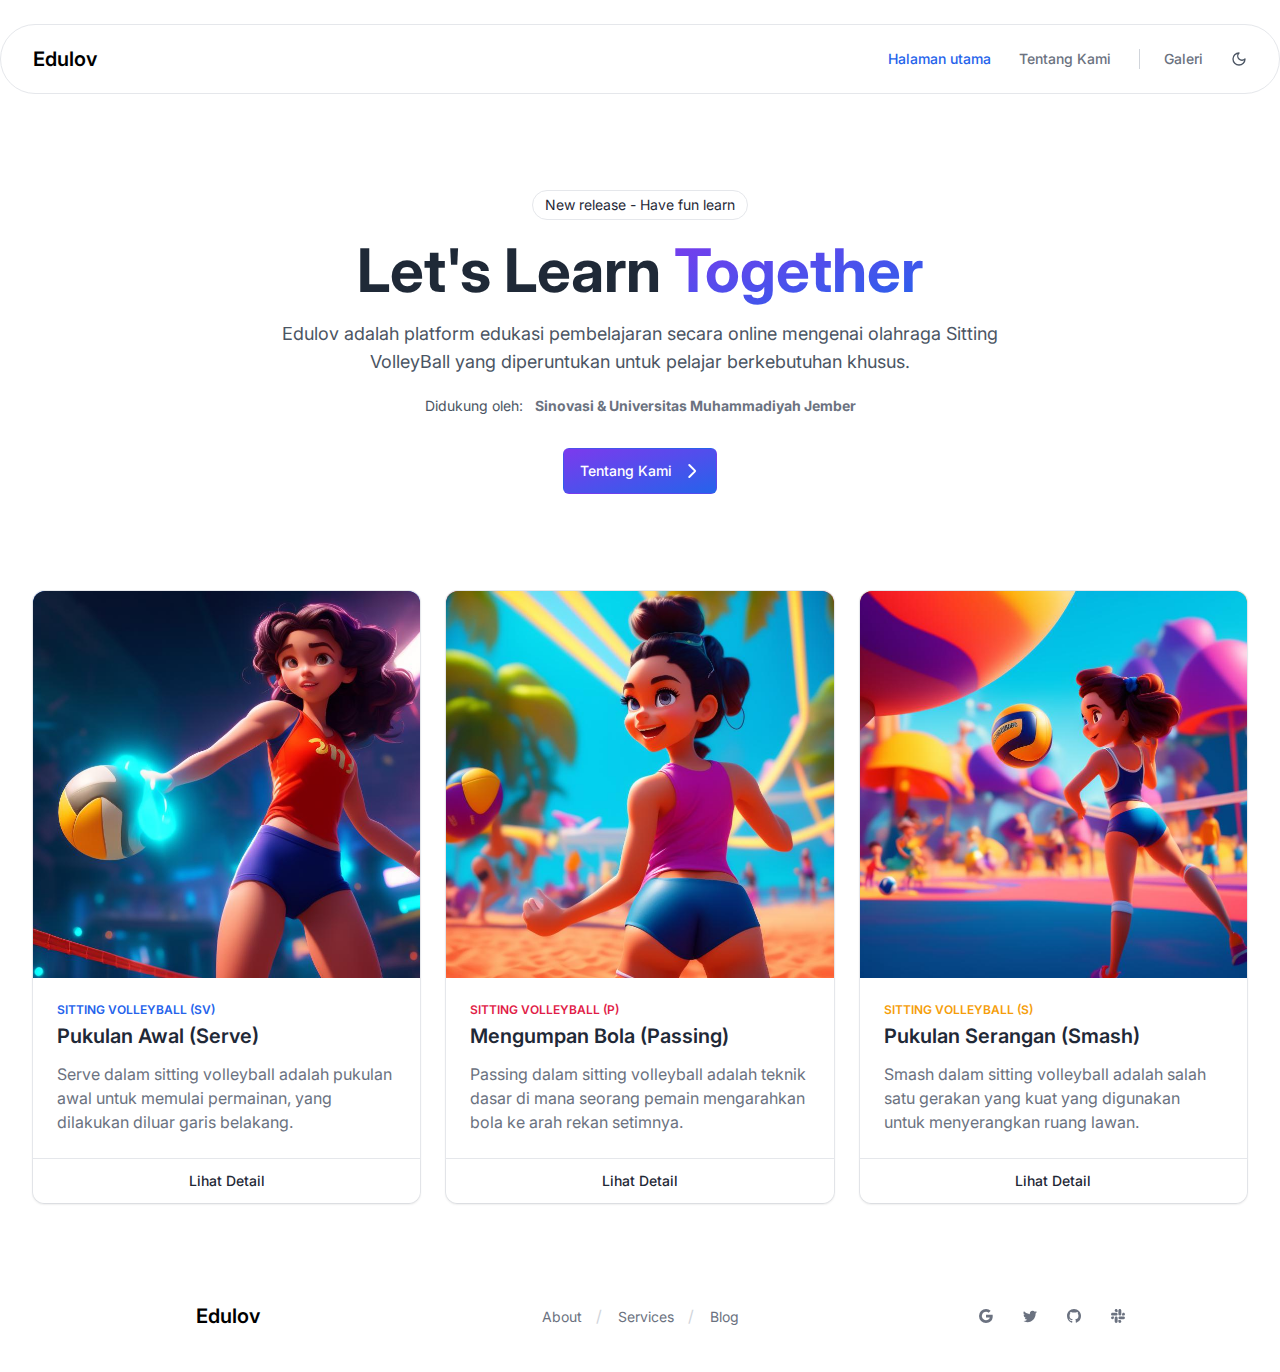
==== index.html @ 02471852 "Push: Pages" ====
<!DOCTYPE html>
<html lang="en">

<head>
    <!-- Required Meta Tags Always Come First -->
    <meta charset="utf-8">
    <meta name="robots" content="max-snippet:-1, max-image-preview:large, max-video-preview:-1">
    <link rel="canonical" href="https://preline.co/">
    <meta name="viewport" content="width=device-width, initial-scale=1, shrink-to-fit=no">
    <meta name="description" content="This is a floating navbar example using Tailwind CSS.">

    <meta name="twitter:site" content="@preline">
    <meta name="twitter:creator" content="@htmlstream">
    <meta name="twitter:card" content="summary_large_image">
    <meta name="twitter:title" content="Floating Header using Tailwind CSS | Preline UI, crafted with Tailwind CSS">
    <meta name="twitter:description" content="This is a floating navbar example using Tailwind CSS.">
    <meta name="twitter:image" content="assets/img/og-image.png">

    <meta property="og:url" content="https://preline.co/">
    <meta property="og:locale" content="en_US">
    <meta property="og:type" content="website">
    <meta property="og:site_name" content="Preline">
    <meta property="og:title" content="Floating Header using Tailwind CSS | Preline UI, crafted with Tailwind CSS">
    <meta property="og:description" content="This is a floating navbar example using Tailwind CSS.">
    <meta property="og:image" content="assets/img/og-image.png">

    <!-- Title -->
    <title>Edu Sitting Volleyball | Education for Students With Special Needs</title>

    <!-- Favicon -->
    <link rel="shortcut icon" href="assets/preline-ui/img/favicon.ico">

    <!-- Font -->
    <link href="https://fonts.googleapis.com/css2?family=Inter:wght@400;500;600&display=swap" rel="stylesheet">

    <!-- CSS HS -->
    <link rel="stylesheet" href="assets/preline-ui/css/main.min.css?v=1.0.0">
</head>

<body class="dark:bg-slate-900">
    <!-- <script src="https://preline.co/assets/js/hs.theme-appearance.js"></script> -->

    <div class="container mx-auto min-h-full">
        <!-- ========== HEADER ========== -->
        <header class="flex flex-wrap md:justify-start md:flex-nowrap z-50 w-full text-sm">
            <nav class="mt-6 relative max-w-[85rem] w-full bg-white border border-gray-200 rounded-[36px] mx-2 py-3 px-4 md:flex md:items-center md:justify-between md:py-0 md:px-6 lg:px-8 xl:mx-auto dark:bg-gray-800 dark:border-gray-700"
                aria-label="Global">
                <div class="flex items-center justify-between">
                    <a class="flex-none text-xl font-semibold dark:text-white" href="#" aria-label="Brand">Edulov</a>
                    <div class="md:hidden">
                        <button type="button"
                            class="hs-collapse-toggle w-8 h-8 flex justify-center items-center text-sm font-semibold rounded-full border border-gray-200 text-gray-800 hover:bg-gray-100 disabled:opacity-50 disabled:pointer-events-none dark:text-white dark:border-gray-700 dark:hover:bg-gray-700 dark:focus:outline-none dark:focus:ring-1 dark:focus:ring-gray-600"
                            data-hs-collapse="#navbar-collapse-with-animation"
                            aria-controls="navbar-collapse-with-animation" aria-label="Toggle navigation">
                            <svg class="hs-collapse-open:hidden flex-shrink-0 w-4 h-4"
                                xmlns="http://www.w3.org/2000/svg" width="24" height="24" viewBox="0 0 24 24"
                                fill="none" stroke="currentColor" stroke-width="2" stroke-linecap="round"
                                stroke-linejoin="round">
                                <line x1="3" x2="21" y1="6" y2="6" />
                                <line x1="3" x2="21" y1="12" y2="12" />
                                <line x1="3" x2="21" y1="18" y2="18" />
                            </svg>
                            <svg class="hs-collapse-open:block hidden flex-shrink-0 w-4 h-4"
                                xmlns="http://www.w3.org/2000/svg" width="24" height="24" viewBox="0 0 24 24"
                                fill="none" stroke="currentColor" stroke-width="2" stroke-linecap="round"
                                stroke-linejoin="round">
                                <path d="M18 6 6 18" />
                                <path d="m6 6 12 12" />
                            </svg>
                        </button>
                    </div>
                </div>
                <div id="navbar-collapse-with-animation"
                    class="hs-collapse hidden overflow-hidden transition-all duration-300 basis-full grow md:block">
                    <div
                        class="flex flex-col gap-y-4 gap-x-0 mt-5 md:flex-row md:items-center md:justify-end md:gap-y-0 md:gap-x-7 md:mt-0 md:ps-7">
                        <a class="font-medium text-blue-600 md:py-6 dark:text-blue-500" href="index.html"
                            aria-current="page">Halaman utama</a>
                        <a class="font-medium text-gray-500 hover:text-gray-400 md:py-6 dark:text-gray-400 dark:hover:text-gray-500"
                            href="about.html">Tentang Kami</a>

                        <a class="flex items-center gap-x-2 font-medium text-gray-500 hover:text-blue-600 md:border-s md:border-gray-300 md:my-6 md:ps-6 dark:border-gray-700 dark:text-gray-400 dark:hover:text-blue-500"
                            href="gelery.html">
                            Galeri
                        </a>
                        <button type="button"
                            class="hs-dark-mode-active:hidden block hs-dark-mode group flex items-center text-gray-600 hover:text-blue-600 font-medium dark:text-gray-400 dark:hover:text-gray-500"
                            data-hs-theme-click-value="dark">
                            <svg class="flex-shrink-0 w-4 h-4" xmlns="http://www.w3.org/2000/svg" width="24" height="24"
                                viewBox="0 0 24 24" fill="none" stroke="currentColor" stroke-width="2"
                                stroke-linecap="round" stroke-linejoin="round">
                                <path d="M12 3a6 6 0 0 0 9 9 9 9 0 1 1-9-9Z" /></svg>
                        </button>
                        <button type="button"
                            class="hs-dark-mode-active:block hidden hs-dark-mode group flex items-center text-gray-600 hover:text-blue-600 font-medium dark:text-gray-400 dark:hover:text-gray-500"
                            data-hs-theme-click-value="light">
                            <svg class="flex-shrink-0 w-4 h-4" xmlns="http://www.w3.org/2000/svg" width="24" height="24"
                                viewBox="0 0 24 24" fill="none" stroke="currentColor" stroke-width="2"
                                stroke-linecap="round" stroke-linejoin="round">
                                <circle cx="12" cy="12" r="4" />
                                <path d="M12 8a2 2 0 1 0 4 4" />
                                <path d="M12 2v2" />
                                <path d="M12 20v2" />
                                <path d="m4.93 4.93 1.41 1.41" />
                                <path d="m17.66 17.66 1.41 1.41" />
                                <path d="M2 12h2" />
                                <path d="M20 12h2" />
                                <path d="m6.34 17.66-1.41 1.41" />
                                <path d="m19.07 4.93-1.41 1.41" /></svg>
                        </button>
                    </div>
                </div>
            </nav>
        </header>
        <!-- ========== END HEADER ========== -->

        <!-- Hero -->
        <div
            class="relative overflow-hidden before:absolute before:top-0 before:start-1/2 before:bg-[url('https://preline.co/assets/svg/examples/polygon-bg-element.svg')] before:bg-no-repeat before:bg-top before:bg-cover before:w-full before:h-full before:-z-[1] before:transform before:-translate-x-1/2 dark:before:bg-[url('https://preline.co/assets/svg/examples/polygon-bg-element-dark.svg')]">
            <div class="max-w-[85rem] mx-auto px-4 sm:px-6 lg:px-8 pt-24 pb-10">
                <!-- Announcement Banner -->
                <div class="flex justify-center">
                    <a class="inline-flex items-center gap-x-2 bg-white border border-gray-200 text-sm text-gray-800 p-1 ps-3 rounded-full transition hover:border-gray-300 dark:bg-gray-800 dark:border-gray-700 dark:hover:border-gray-600 dark:text-gray-200 dark:focus:outline-none dark:focus:ring-1 dark:focus:ring-gray-600 pe-3"
                        href="#">
                        New release - Have fun learn
                    </a>
                </div>
                <!-- End Announcement Banner -->

                <!-- Title -->
                <div class="mt-5 max-w-2xl text-center mx-auto">
                    <h1 class="block font-bold text-gray-800 text-4xl md:text-5xl lg:text-6xl dark:text-gray-200">
                        Let's Learn
                        <span
                            class="bg-clip-text bg-gradient-to-tl from-blue-600 to-violet-600 text-transparent">Together</span>
                    </h1>
                </div>
                <!-- End Title -->

                <div class="mt-5 max-w-3xl text-center mx-auto">
                    <p class="text-lg text-gray-600 dark:text-gray-400">Edulov adalah platform edukasi pembelajaran
                        secara online mengenai olahraga Sitting VolleyBall yang diperuntukan untuk pelajar berkebutuhan
                        khusus.</p>
                </div>

                <div class="mt-5 flex justify-center items-center gap-x-1 sm:gap-x-3">
                    <span class="text-sm text-gray-600 dark:text-gray-400">Didukung oleh:</span>
                    <span class="text-sm font-bold text-gray-500 dark:text-white">Sinovasi & Universitas Muhammadiyah
                        Jember</span>
                </div>

                <!-- Buttons -->
                <div class="mt-8 gap-3 flex justify-center">
                    <a class="inline-flex justify-center items-center gap-x-3 text-center bg-gradient-to-tl from-blue-600 to-violet-600 hover:from-violet-600 hover:to-blue-600 border border-transparent text-white text-sm font-medium rounded-md focus:outline-none focus:ring-1 focus:ring-gray-600 py-3 px-4 dark:focus:ring-offset-gray-800"
                        href="#">
                        Tentang Kami
                        <svg class="flex-shrink-0 w-4 h-4" width="16" height="16" viewBox="0 0 16 16" fill="none">
                            <path
                                d="M5.27921 2L10.9257 7.64645C11.1209 7.84171 11.1209 8.15829 10.9257 8.35355L5.27921 14"
                                stroke="currentColor" stroke-width="2" stroke-linecap="round" />
                        </svg>
                    </a>
                </div>
                <!-- End Buttons -->

            </div>
        </div>
        <!-- End Hero -->

        <!-- Card Blog -->
        <div class="max-w-[85rem] px-4 py-10 sm:px-6 lg:px-8 lg:py-14 mx-auto">
            <!-- Grid -->
            <div class="grid md:grid-cols-2 lg:grid-cols-3 gap-6">
                <!-- Card -->
                <div
                    class="group flex flex-col h-full bg-white border border-gray-200 shadow-sm rounded-xl dark:bg-slate-900 dark:border-gray-700 dark:shadow-slate-700/[.7]">
                    <div class="h-50 flex flex-col justify-center items-center bg-blue-600 rounded-t-xl">
                        <img src="assets/img-volleyball/img-ai/70b24af7-4e08-41e6-ae1f-87cad81b5257.jpeg"
                            class="w-full h-full object-cover rounded-t-xl" alt="Serve Sitting VolleyBall">
                    </div>
                    <div class="p-4 md:p-6">
                        <span class="block mb-1 text-xs font-semibold uppercase text-blue-600 dark:text-blue-500">
                            Sitting VolleyBall (SV)
                        </span>
                        <h3 class="text-xl font-semibold text-gray-800 dark:text-gray-300 dark:hover:text-white">
                            Pukulan Awal (Serve)
                        </h3>
                        <p class="mt-3 text-gray-500">
                            Serve dalam sitting volleyball adalah pukulan awal untuk memulai permainan, yang dilakukan
                            diluar garis belakang.
                        </p>
                    </div>
                    <div
                        class="mt-auto flex border-t border-gray-200 divide-x divide-gray-200 dark:border-gray-700 dark:divide-gray-700">
                        <a class="w-full py-3 px-4 inline-flex justify-center items-center gap-x-2 text-sm font-medium rounded-es-xl rounded-ee-xl bg-white text-gray-800 shadow-sm hover:bg-gray-50 disabled:opacity-50 disabled:pointer-events-none dark:bg-slate-900 dark:border-gray-700 dark:text-white dark:hover:bg-gray-800 dark:focus:outline-none dark:focus:ring-1 dark:focus:ring-gray-600"
                            href="serve.html">
                            Lihat Detail
                        </a>
                    </div>
                </div>
                <!-- End Card -->

                <!-- Card -->
                <div
                    class="group flex flex-col h-full bg-white border border-gray-200 shadow-sm rounded-xl dark:bg-slate-900 dark:border-gray-700 dark:shadow-slate-700/[.7]">
                    <div class="h-50 flex flex-col justify-center items-center bg-rose-500 rounded-t-xl">
                        <img src="assets/img-volleyball/img-ai/7baea954-9662-4677-9293-dabf0c337526.jpeg"
                            class="w-full h-full object-cover rounded-t-xl" alt="Passing Sitting VolleyBall">
                    </div>
                    <div class="p-4 md:p-6">
                        <span class="block mb-1 text-xs font-semibold uppercase text-rose-600 dark:text-rose-500">
                            Sitting VolleyBall (P)
                        </span>
                        <h3 class="text-xl font-semibold text-gray-800 dark:text-gray-300 dark:hover:text-white">
                            Mengumpan Bola (Passing)
                        </h3>
                        <p class="mt-3 text-gray-500">
                            Passing dalam sitting volleyball adalah teknik dasar di mana seorang pemain mengarahkan bola
                            ke arah rekan setimnya.
                        </p>
                    </div>
                    <div
                        class="mt-auto flex border-t border-gray-200 divide-x divide-gray-200 dark:border-gray-700 dark:divide-gray-700">
                        <a class="w-full py-3 px-4 inline-flex justify-center items-center gap-x-2 text-sm font-medium rounded-es-xl rounded-ee-xl bg-white text-gray-800 shadow-sm hover:bg-gray-50 disabled:opacity-50 disabled:pointer-events-none dark:bg-slate-900 dark:border-gray-700 dark:text-white dark:hover:bg-gray-800 dark:focus:outline-none dark:focus:ring-1 dark:focus:ring-gray-600"
                            href="passing.html">
                            Lihat Detail
                        </a>
                    </div>
                </div>
                <!-- End Card -->

                <!-- Card -->
                <div
                    class="group flex flex-col h-full bg-white border border-gray-200 shadow-sm rounded-xl dark:bg-slate-900 dark:border-gray-700 dark:shadow-slate-700/[.7]">
                    <div class="h-50 flex flex-col justify-center items-center bg-amber-500 rounded-t-xl">
                        <img src="assets/img-volleyball/img-ai/e1afb9bf-4a7c-4631-b730-29d0760af89d.jpeg"
                            class="w-full h-full object-cover rounded-t-xl" alt="Smash Sitting VolleyBall">
                    </div>
                    <div class="p-4 md:p-6">
                        <span class="block mb-1 text-xs font-semibold uppercase text-amber-500">
                            Sitting VolleyBall (S)
                        </span>
                        <h3 class="text-xl font-semibold text-gray-800 dark:text-gray-300 dark:hover:text-white">
                            Pukulan Serangan (Smash)
                        </h3>
                        <p class="mt-3 text-gray-500">
                            Smash dalam sitting volleyball adalah salah satu gerakan yang kuat yang digunakan untuk
                            menyerangkan ruang lawan.
                        </p>
                    </div>
                    <div
                        class="mt-auto flex border-t border-gray-200 divide-x divide-gray-200 dark:border-gray-700 dark:divide-gray-700">
                        <a class="w-full py-3 px-4 inline-flex justify-center items-center gap-x-2 text-sm font-medium rounded-es-xl rounded-ee-xl bg-white text-gray-800 shadow-sm hover:bg-gray-50 disabled:opacity-50 disabled:pointer-events-none dark:bg-slate-900 dark:border-gray-700 dark:text-white dark:hover:bg-gray-800 dark:focus:outline-none dark:focus:ring-1 dark:focus:ring-gray-600"
                            href="smash.html">
                            Lihat Detail
                        </a>
                    </div>
                </div>
                <!-- End Card -->
            </div>
            <!-- End Grid -->
        </div>
        <!-- End Card Blog -->
    </div>

    <!-- Footer -->
    <div class="container mx-auto">
        <footer class="w-full max-w-[85rem] py-10 px-4 sm:px-6 lg:px-8 mx-auto">
            <!-- Grid -->
            <div class="grid grid-cols-1 md:grid-cols-3 items-center gap-5 text-center">
                <div>
                    <a class="flex-none text-xl font-semibold text-black dark:text-white dark:focus:outline-none dark:focus:ring-1 dark:focus:ring-gray-600"
                        href="#" aria-label="Brand">Edulov</a>
                </div>
                <!-- End Col -->

                <ul class="text-center">
                    <li
                        class="inline-block relative pe-8 last:pe-0 last-of-type:before:hidden before:absolute before:top-1/2 before:end-3 before:-translate-y-1/2 before:content-['/'] before:text-gray-300 dark:before:text-gray-600">
                        <a class="inline-flex gap-x-2 text-sm text-gray-500 hover:text-gray-800 dark:text-gray-500 dark:hover:text-gray-200 dark:focus:outline-none dark:focus:ring-1 dark:focus:ring-gray-600"
                            href="#">
                            About
                        </a>
                    </li>
                    <li
                        class="inline-block relative pe-8 last:pe-0 last-of-type:before:hidden before:absolute before:top-1/2 before:end-3 before:-translate-y-1/2 before:content-['/'] before:text-gray-300 dark:before:text-gray-600">
                        <a class="inline-flex gap-x-2 text-sm text-gray-500 hover:text-gray-800 dark:text-gray-500 dark:hover:text-gray-200 dark:focus:outline-none dark:focus:ring-1 dark:focus:ring-gray-600"
                            href="#">
                            Services
                        </a>
                    </li>
                    <li
                        class="inline-block relative pe-8 last:pe-0 last-of-type:before:hidden before:absolute before:top-1/2 before:end-3 before:-translate-y-1/2 before:content-['/'] before:text-gray-300 dark:before:text-gray-600">
                        <a class="inline-flex gap-x-2 text-sm text-gray-500 hover:text-gray-800 dark:text-gray-500 dark:hover:text-gray-200 dark:focus:outline-none dark:focus:ring-1 dark:focus:ring-gray-600"
                            href="#">
                            Blog
                        </a>
                    </li>
                </ul>
                <!-- End Col -->

                <!-- Social Brands -->
                <div class="md:text-center space-x-2">
                    <a class="w-8 h-8 inline-flex justify-center items-center gap-x-2 text-sm font-semibold rounded-full border border-transparent text-gray-500 hover:bg-gray-50 disabled:opacity-50 disabled:pointer-events-none dark:text-gray-400 dark:hover:bg-gray-700 dark:focus:outline-none dark:focus:ring-1 dark:focus:ring-gray-600"
                        href="#">
                        <svg class="flex-shrink-0 w-3.5 h-3.5" xmlns="http://www.w3.org/2000/svg" width="16" height="16"
                            fill="currentColor" viewBox="0 0 16 16">
                            <path
                                d="M15.545 6.558a9.42 9.42 0 0 1 .139 1.626c0 2.434-.87 4.492-2.384 5.885h.002C11.978 15.292 10.158 16 8 16A8 8 0 1 1 8 0a7.689 7.689 0 0 1 5.352 2.082l-2.284 2.284A4.347 4.347 0 0 0 8 3.166c-2.087 0-3.86 1.408-4.492 3.304a4.792 4.792 0 0 0 0 3.063h.003c.635 1.893 2.405 3.301 4.492 3.301 1.078 0 2.004-.276 2.722-.764h-.003a3.702 3.702 0 0 0 1.599-2.431H8v-3.08h7.545z" />
                        </svg>
                    </a>
                    <a class="w-8 h-8 inline-flex justify-center items-center gap-x-2 text-sm font-semibold rounded-full border border-transparent text-gray-500 hover:bg-gray-50 disabled:opacity-50 disabled:pointer-events-none dark:text-gray-400 dark:hover:bg-gray-700 dark:focus:outline-none dark:focus:ring-1 dark:focus:ring-gray-600"
                        href="#">
                        <svg class="flex-shrink-0 w-3.5 h-3.5" xmlns="http://www.w3.org/2000/svg" width="16" height="16"
                            fill="currentColor" viewBox="0 0 16 16">
                            <path
                                d="M5.026 15c6.038 0 9.341-5.003 9.341-9.334 0-.14 0-.282-.006-.422A6.685 6.685 0 0 0 16 3.542a6.658 6.658 0 0 1-1.889.518 3.301 3.301 0 0 0 1.447-1.817 6.533 6.533 0 0 1-2.087.793A3.286 3.286 0 0 0 7.875 6.03a9.325 9.325 0 0 1-6.767-3.429 3.289 3.289 0 0 0 1.018 4.382A3.323 3.323 0 0 1 .64 6.575v.045a3.288 3.288 0 0 0 2.632 3.218 3.203 3.203 0 0 1-.865.115 3.23 3.23 0 0 1-.614-.057 3.283 3.283 0 0 0 3.067 2.277A6.588 6.588 0 0 1 .78 13.58a6.32 6.32 0 0 1-.78-.045A9.344 9.344 0 0 0 5.026 15z" />
                        </svg>
                    </a>
                    <a class="w-8 h-8 inline-flex justify-center items-center gap-x-2 text-sm font-semibold rounded-full border border-transparent text-gray-500 hover:bg-gray-50 disabled:opacity-50 disabled:pointer-events-none dark:text-gray-400 dark:hover:bg-gray-700 dark:focus:outline-none dark:focus:ring-1 dark:focus:ring-gray-600"
                        href="#">
                        <svg class="flex-shrink-0 w-3.5 h-3.5" xmlns="http://www.w3.org/2000/svg" width="16" height="16"
                            fill="currentColor" viewBox="0 0 16 16">
                            <path
                                d="M8 0C3.58 0 0 3.58 0 8c0 3.54 2.29 6.53 5.47 7.59.4.07.55-.17.55-.38 0-.19-.01-.82-.01-1.49-2.01.37-2.53-.49-2.69-.94-.09-.23-.48-.94-.82-1.13-.28-.15-.68-.52-.01-.53.63-.01 1.08.58 1.23.82.72 1.21 1.87.87 2.33.66.07-.52.28-.87.51-1.07-1.78-.2-3.64-.89-3.64-3.95 0-.87.31-1.59.82-2.15-.08-.2-.36-1.02.08-2.12 0 0 .67-.21 2.2.82.64-.18 1.32-.27 2-.27.68 0 1.36.09 2 .27 1.53-1.04 2.2-.82 2.2-.82.44 1.1.16 1.92.08 2.12.51.56.82 1.27.82 2.15 0 3.07-1.87 3.75-3.65 3.95.29.25.54.73.54 1.48 0 1.07-.01 1.93-.01 2.2 0 .21.15.46.55.38A8.012 8.012 0 0 0 16 8c0-4.42-3.58-8-8-8z" />
                        </svg>
                    </a>
                    <a class="w-8 h-8 inline-flex justify-center items-center gap-x-2 text-sm font-semibold rounded-full border border-transparent text-gray-500 hover:bg-gray-50 disabled:opacity-50 disabled:pointer-events-none dark:text-gray-400 dark:hover:bg-gray-700 dark:focus:outline-none dark:focus:ring-1 dark:focus:ring-gray-600"
                        href="#">
                        <svg class="flex-shrink-0 w-3.5 h-3.5" xmlns="http://www.w3.org/2000/svg" width="16" height="16"
                            fill="currentColor" viewBox="0 0 16 16">
                            <path
                                d="M3.362 10.11c0 .926-.756 1.681-1.681 1.681S0 11.036 0 10.111C0 9.186.756 8.43 1.68 8.43h1.682v1.68zm.846 0c0-.924.756-1.68 1.681-1.68s1.681.756 1.681 1.68v4.21c0 .924-.756 1.68-1.68 1.68a1.685 1.685 0 0 1-1.682-1.68v-4.21zM5.89 3.362c-.926 0-1.682-.756-1.682-1.681S4.964 0 5.89 0s1.68.756 1.68 1.68v1.682H5.89zm0 .846c.924 0 1.68.756 1.68 1.681S6.814 7.57 5.89 7.57H1.68C.757 7.57 0 6.814 0 5.89c0-.926.756-1.682 1.68-1.682h4.21zm6.749 1.682c0-.926.755-1.682 1.68-1.682.925 0 1.681.756 1.681 1.681s-.756 1.681-1.68 1.681h-1.681V5.89zm-.848 0c0 .924-.755 1.68-1.68 1.68A1.685 1.685 0 0 1 8.43 5.89V1.68C8.43.757 9.186 0 10.11 0c.926 0 1.681.756 1.681 1.68v4.21zm-1.681 6.748c.926 0 1.682.756 1.682 1.681S11.036 16 10.11 16s-1.681-.756-1.681-1.68v-1.682h1.68zm0-.847c-.924 0-1.68-.755-1.68-1.68 0-.925.756-1.681 1.68-1.681h4.21c.924 0 1.68.756 1.68 1.68 0 .926-.756 1.681-1.68 1.681h-4.21z" />
                        </svg>
                    </a>
                </div>
                <!-- End Social Brands -->
            </div>
            <!-- End Grid -->
        </footer>
    </div>
    <!-- End Footer -->

    <!-- JS Implementing Plugins -->

    <!-- JS PLUGINS -->
    <!-- Required plugins -->
    <script src="assets/preline-ui/js/index.js?v=1.0.0"></script>
</body>

</html>
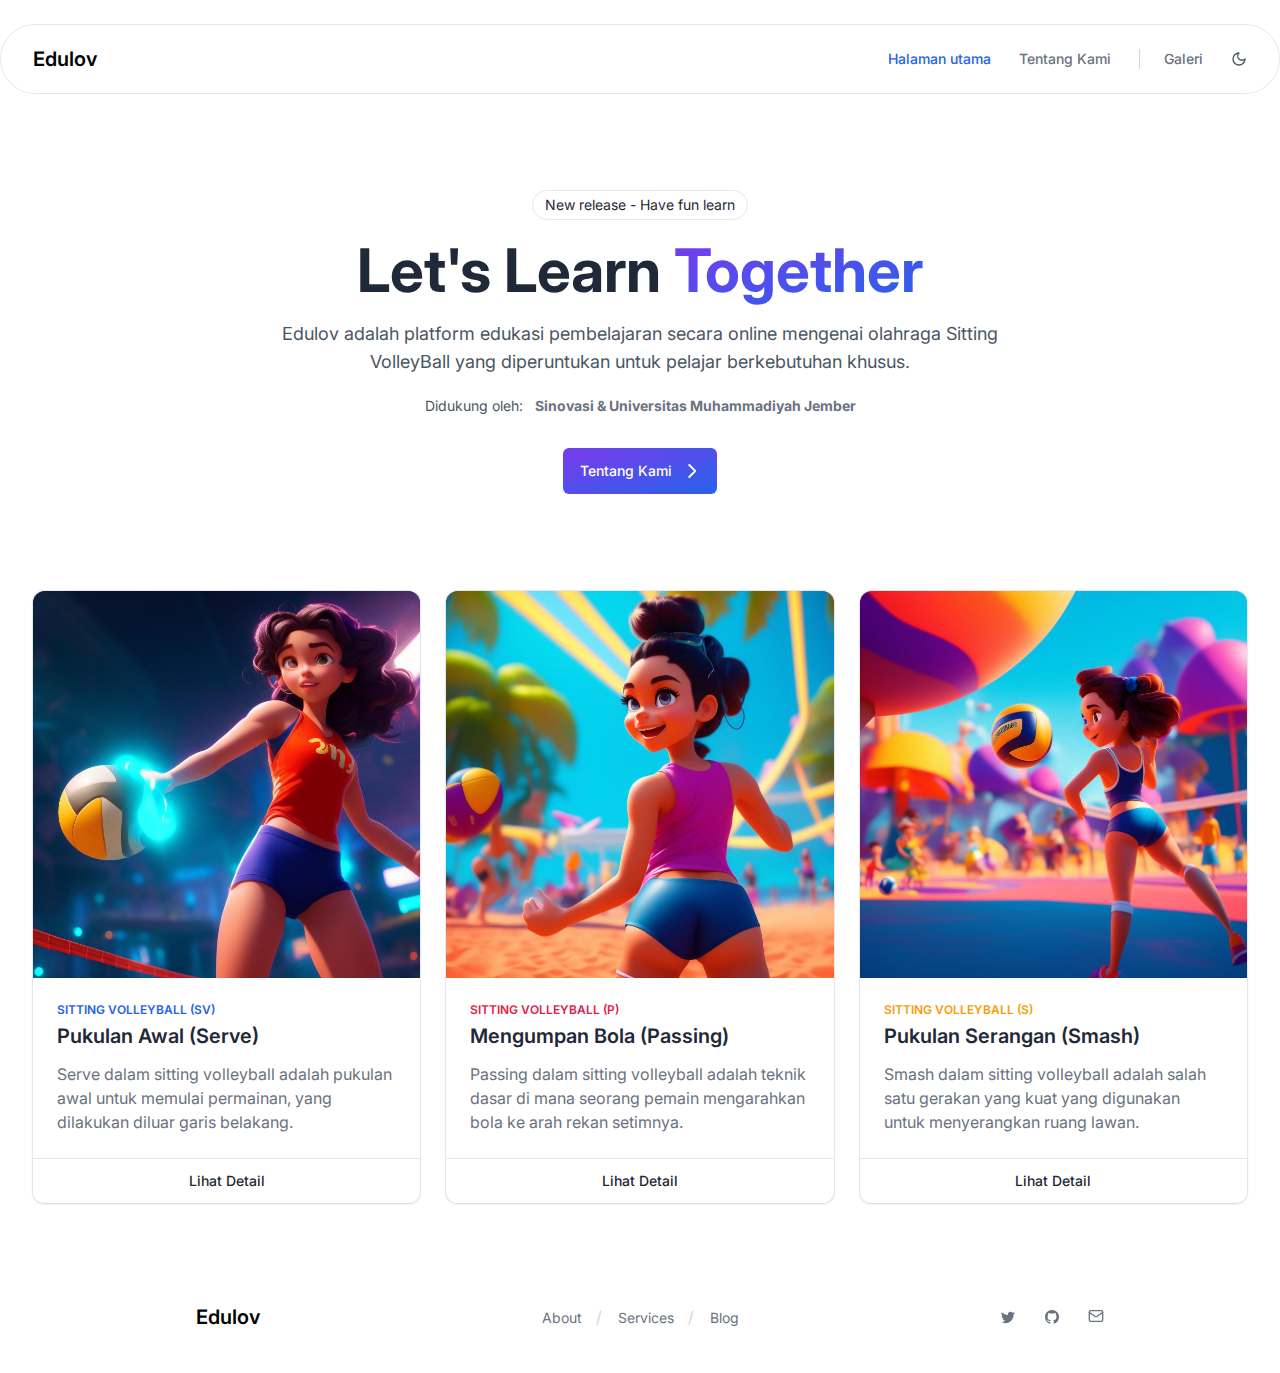
==== commit c8dc8909: "Update Link Sosmed" ====
--- a/index.html
+++ b/index.html
@@ -28,7 +28,7 @@
     <title>Edu Sitting Volleyball | Education for Students With Special Needs</title>
 
     <!-- Favicon -->
-    <link rel="shortcut icon" href="assets/preline-ui/img/favicon.ico">
+    <link rel="shortcut icon" href="assets/images/Logo O.png">
 
     <!-- Font -->
     <link href="https://fonts.googleapis.com/css2?family=Inter:wght@400;500;600&display=swap" rel="stylesheet">
@@ -80,7 +80,7 @@
                             href="about.html">Tentang Kami</a>
 
                         <a class="flex items-center gap-x-2 font-medium text-gray-500 hover:text-blue-600 md:border-s md:border-gray-300 md:my-6 md:ps-6 dark:border-gray-700 dark:text-gray-400 dark:hover:text-blue-500"
-                            href="gelery.html">
+                            href="galery.html">
                             Galeri
                         </a>
                         <button type="button"
@@ -152,7 +152,7 @@
                 <!-- Buttons -->
                 <div class="mt-8 gap-3 flex justify-center">
                     <a class="inline-flex justify-center items-center gap-x-3 text-center bg-gradient-to-tl from-blue-600 to-violet-600 hover:from-violet-600 hover:to-blue-600 border border-transparent text-white text-sm font-medium rounded-md focus:outline-none focus:ring-1 focus:ring-gray-600 py-3 px-4 dark:focus:ring-offset-gray-800"
-                        href="#">
+                        href="about.html">
                         Tentang Kami
                         <svg class="flex-shrink-0 w-4 h-4" width="16" height="16" viewBox="0 0 16 16" fill="none">
                             <path
@@ -301,36 +301,32 @@
 
                 <!-- Social Brands -->
                 <div class="md:text-center space-x-2">
-                    <a class="w-8 h-8 inline-flex justify-center items-center gap-x-2 text-sm font-semibold rounded-full border border-transparent text-gray-500 hover:bg-gray-50 disabled:opacity-50 disabled:pointer-events-none dark:text-gray-400 dark:hover:bg-gray-700 dark:focus:outline-none dark:focus:ring-1 dark:focus:ring-gray-600"
-                        href="#">
-                        <svg class="flex-shrink-0 w-3.5 h-3.5" xmlns="http://www.w3.org/2000/svg" width="16" height="16"
-                            fill="currentColor" viewBox="0 0 16 16">
-                            <path
-                                d="M15.545 6.558a9.42 9.42 0 0 1 .139 1.626c0 2.434-.87 4.492-2.384 5.885h.002C11.978 15.292 10.158 16 8 16A8 8 0 1 1 8 0a7.689 7.689 0 0 1 5.352 2.082l-2.284 2.284A4.347 4.347 0 0 0 8 3.166c-2.087 0-3.86 1.408-4.492 3.304a4.792 4.792 0 0 0 0 3.063h.003c.635 1.893 2.405 3.301 4.492 3.301 1.078 0 2.004-.276 2.722-.764h-.003a3.702 3.702 0 0 0 1.599-2.431H8v-3.08h7.545z" />
-                        </svg>
-                    </a>
-                    <a class="w-8 h-8 inline-flex justify-center items-center gap-x-2 text-sm font-semibold rounded-full border border-transparent text-gray-500 hover:bg-gray-50 disabled:opacity-50 disabled:pointer-events-none dark:text-gray-400 dark:hover:bg-gray-700 dark:focus:outline-none dark:focus:ring-1 dark:focus:ring-gray-600"
-                        href="#">
+                    <a target="_blank"
+                        class="w-8 h-8 inline-flex justify-center items-center gap-x-2 text-sm font-semibold rounded-full border border-transparent text-gray-500 hover:bg-gray-50 disabled:opacity-50 disabled:pointer-events-none dark:text-gray-400 dark:hover:bg-gray-700 dark:focus:outline-none dark:focus:ring-1 dark:focus:ring-gray-600"
+                        href="https://twitter.com/unmuhjember_ofc">
                         <svg class="flex-shrink-0 w-3.5 h-3.5" xmlns="http://www.w3.org/2000/svg" width="16" height="16"
                             fill="currentColor" viewBox="0 0 16 16">
                             <path
                                 d="M5.026 15c6.038 0 9.341-5.003 9.341-9.334 0-.14 0-.282-.006-.422A6.685 6.685 0 0 0 16 3.542a6.658 6.658 0 0 1-1.889.518 3.301 3.301 0 0 0 1.447-1.817 6.533 6.533 0 0 1-2.087.793A3.286 3.286 0 0 0 7.875 6.03a9.325 9.325 0 0 1-6.767-3.429 3.289 3.289 0 0 0 1.018 4.382A3.323 3.323 0 0 1 .64 6.575v.045a3.288 3.288 0 0 0 2.632 3.218 3.203 3.203 0 0 1-.865.115 3.23 3.23 0 0 1-.614-.057 3.283 3.283 0 0 0 3.067 2.277A6.588 6.588 0 0 1 .78 13.58a6.32 6.32 0 0 1-.78-.045A9.344 9.344 0 0 0 5.026 15z" />
                         </svg>
                     </a>
-                    <a class="w-8 h-8 inline-flex justify-center items-center gap-x-2 text-sm font-semibold rounded-full border border-transparent text-gray-500 hover:bg-gray-50 disabled:opacity-50 disabled:pointer-events-none dark:text-gray-400 dark:hover:bg-gray-700 dark:focus:outline-none dark:focus:ring-1 dark:focus:ring-gray-600"
-                        href="#">
+                    <a target="_blank"
+                        class="w-8 h-8 inline-flex justify-center items-center gap-x-2 text-sm font-semibold rounded-full border border-transparent text-gray-500 hover:bg-gray-50 disabled:opacity-50 disabled:pointer-events-none dark:text-gray-400 dark:hover:bg-gray-700 dark:focus:outline-none dark:focus:ring-1 dark:focus:ring-gray-600"
+                        href="https://github.com/codepeka">
                         <svg class="flex-shrink-0 w-3.5 h-3.5" xmlns="http://www.w3.org/2000/svg" width="16" height="16"
                             fill="currentColor" viewBox="0 0 16 16">
                             <path
                                 d="M8 0C3.58 0 0 3.58 0 8c0 3.54 2.29 6.53 5.47 7.59.4.07.55-.17.55-.38 0-.19-.01-.82-.01-1.49-2.01.37-2.53-.49-2.69-.94-.09-.23-.48-.94-.82-1.13-.28-.15-.68-.52-.01-.53.63-.01 1.08.58 1.23.82.72 1.21 1.87.87 2.33.66.07-.52.28-.87.51-1.07-1.78-.2-3.64-.89-3.64-3.95 0-.87.31-1.59.82-2.15-.08-.2-.36-1.02.08-2.12 0 0 .67-.21 2.2.82.64-.18 1.32-.27 2-.27.68 0 1.36.09 2 .27 1.53-1.04 2.2-.82 2.2-.82.44 1.1.16 1.92.08 2.12.51.56.82 1.27.82 2.15 0 3.07-1.87 3.75-3.65 3.95.29.25.54.73.54 1.48 0 1.07-.01 1.93-.01 2.2 0 .21.15.46.55.38A8.012 8.012 0 0 0 16 8c0-4.42-3.58-8-8-8z" />
                         </svg>
                     </a>
-                    <a class="w-8 h-8 inline-flex justify-center items-center gap-x-2 text-sm font-semibold rounded-full border border-transparent text-gray-500 hover:bg-gray-50 disabled:opacity-50 disabled:pointer-events-none dark:text-gray-400 dark:hover:bg-gray-700 dark:focus:outline-none dark:focus:ring-1 dark:focus:ring-gray-600"
-                        href="#">
-                        <svg class="flex-shrink-0 w-3.5 h-3.5" xmlns="http://www.w3.org/2000/svg" width="16" height="16"
-                            fill="currentColor" viewBox="0 0 16 16">
-                            <path
-                                d="M3.362 10.11c0 .926-.756 1.681-1.681 1.681S0 11.036 0 10.111C0 9.186.756 8.43 1.68 8.43h1.682v1.68zm.846 0c0-.924.756-1.68 1.681-1.68s1.681.756 1.681 1.68v4.21c0 .924-.756 1.68-1.68 1.68a1.685 1.685 0 0 1-1.682-1.68v-4.21zM5.89 3.362c-.926 0-1.682-.756-1.682-1.681S4.964 0 5.89 0s1.68.756 1.68 1.68v1.682H5.89zm0 .846c.924 0 1.68.756 1.68 1.681S6.814 7.57 5.89 7.57H1.68C.757 7.57 0 6.814 0 5.89c0-.926.756-1.682 1.68-1.682h4.21zm6.749 1.682c0-.926.755-1.682 1.68-1.682.925 0 1.681.756 1.681 1.681s-.756 1.681-1.68 1.681h-1.681V5.89zm-.848 0c0 .924-.755 1.68-1.68 1.68A1.685 1.685 0 0 1 8.43 5.89V1.68C8.43.757 9.186 0 10.11 0c.926 0 1.681.756 1.681 1.68v4.21zm-1.681 6.748c.926 0 1.682.756 1.682 1.681S11.036 16 10.11 16s-1.681-.756-1.681-1.68v-1.682h1.68zm0-.847c-.924 0-1.68-.755-1.68-1.68 0-.925.756-1.681 1.68-1.681h4.21c.924 0 1.68.756 1.68 1.68 0 .926-.756 1.681-1.68 1.681h-4.21z" />
+                    <a target="_blank"
+                        class="w-8 h-8 inline-flex justify-center items-center gap-x-2 text-sm font-semibold rounded-full border border-transparent text-gray-500 hover:bg-gray-50 disabled:opacity-50 disabled:pointer-events-none dark:text-gray-400 dark:hover:bg-gray-700 dark:focus:outline-none dark:focus:ring-1 dark:focus:ring-gray-600"
+                        href="mailto:kantorpusat@unmuhjember.ac.id">
+                        <svg class="flex-shrink-0 w-4 h-4" xmlns="http://www.w3.org/2000/svg" width="24" height="24"
+                            viewBox="0 0 24 24" fill="none" stroke="currentColor" stroke-width="2"
+                            stroke-linecap="round" stroke-linejoin="round">
+                            <rect width="20" height="16" x="2" y="4" rx="2"></rect>
+                            <path d="m22 7-8.97 5.7a1.94 1.94 0 0 1-2.06 0L2 7"></path>
                         </svg>
                     </a>
                 </div>
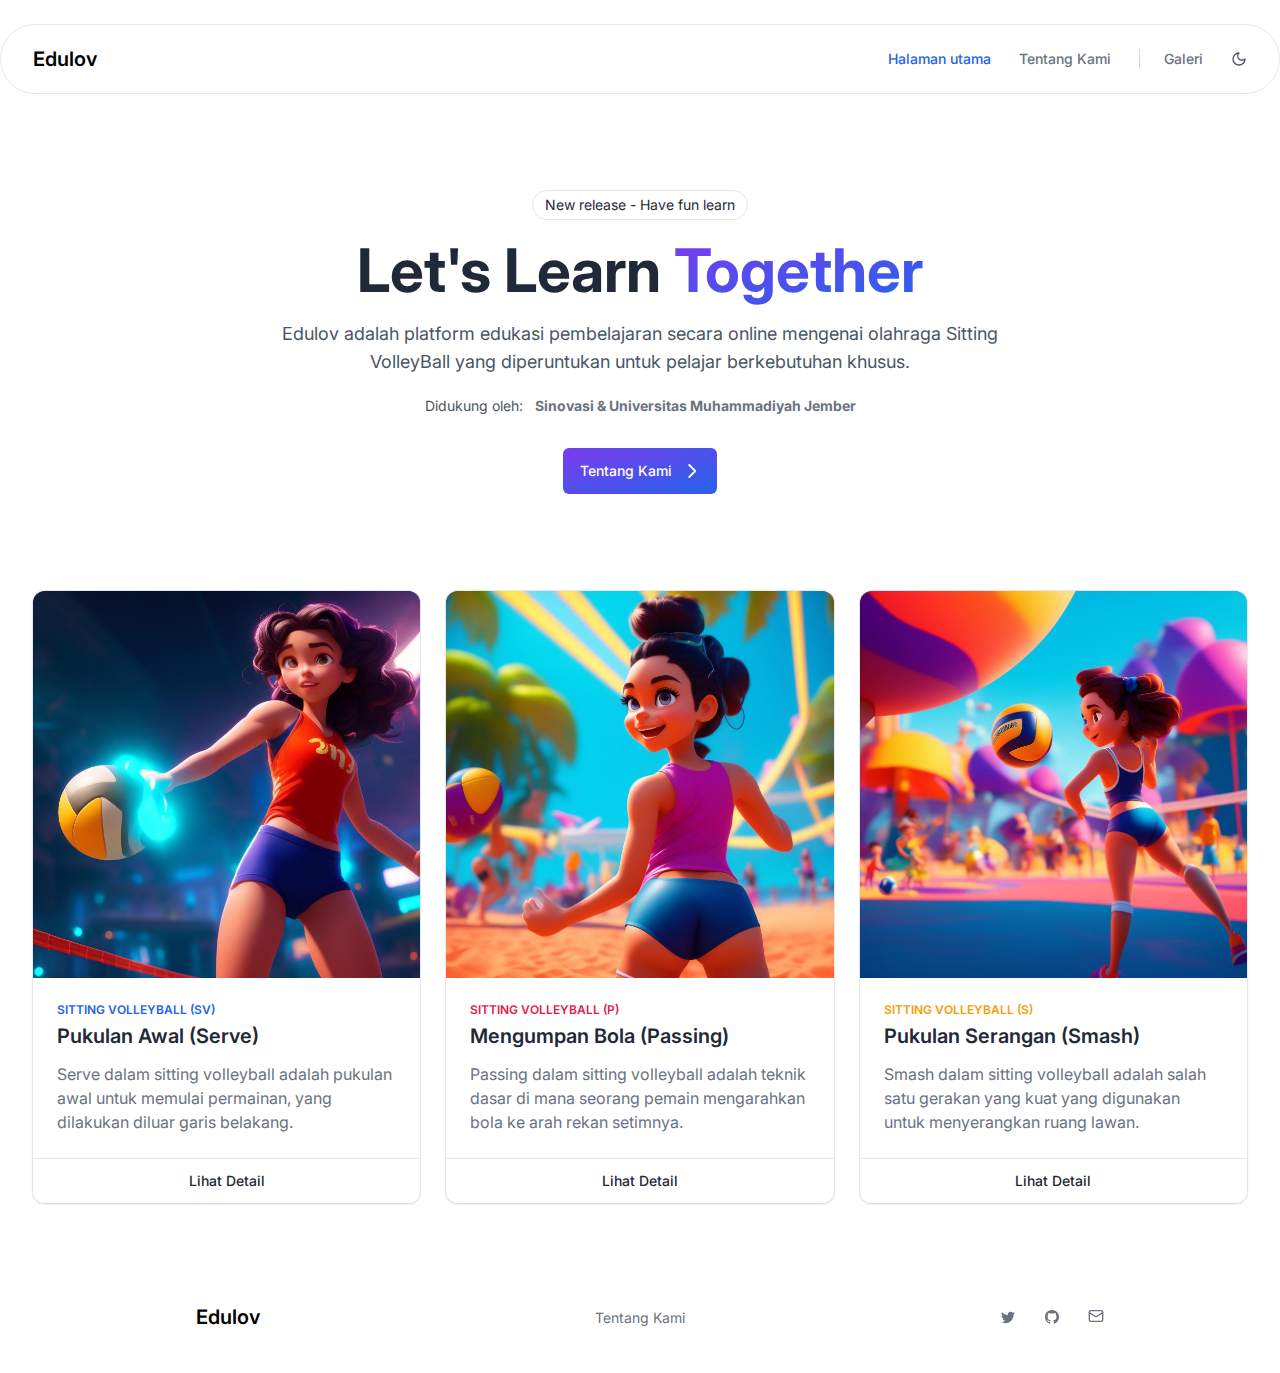
==== commit f9d2313a: "Update: Galery" ====
--- a/index.html
+++ b/index.html
@@ -276,24 +276,10 @@
 
                 <ul class="text-center">
                     <li
-                        class="inline-block relative pe-8 last:pe-0 last-of-type:before:hidden before:absolute before:top-1/2 before:end-3 before:-translate-y-1/2 before:content-['/'] before:text-gray-300 dark:before:text-gray-600">
+                        class="inline-block relative pe-8 last:pe-0 last-of-type:before:hidden before:absolute before:top-1/2 before:end-3 before:-translate-y-1/2 before:text-gray-300 dark:before:text-gray-600">
                         <a class="inline-flex gap-x-2 text-sm text-gray-500 hover:text-gray-800 dark:text-gray-500 dark:hover:text-gray-200 dark:focus:outline-none dark:focus:ring-1 dark:focus:ring-gray-600"
-                            href="#">
-                            About
-                        </a>
-                    </li>
-                    <li
-                        class="inline-block relative pe-8 last:pe-0 last-of-type:before:hidden before:absolute before:top-1/2 before:end-3 before:-translate-y-1/2 before:content-['/'] before:text-gray-300 dark:before:text-gray-600">
-                        <a class="inline-flex gap-x-2 text-sm text-gray-500 hover:text-gray-800 dark:text-gray-500 dark:hover:text-gray-200 dark:focus:outline-none dark:focus:ring-1 dark:focus:ring-gray-600"
-                            href="#">
-                            Services
-                        </a>
-                    </li>
-                    <li
-                        class="inline-block relative pe-8 last:pe-0 last-of-type:before:hidden before:absolute before:top-1/2 before:end-3 before:-translate-y-1/2 before:content-['/'] before:text-gray-300 dark:before:text-gray-600">
-                        <a class="inline-flex gap-x-2 text-sm text-gray-500 hover:text-gray-800 dark:text-gray-500 dark:hover:text-gray-200 dark:focus:outline-none dark:focus:ring-1 dark:focus:ring-gray-600"
-                            href="#">
-                            Blog
+                            href="about.html">
+                            Tentang Kami
                         </a>
                     </li>
                 </ul>
